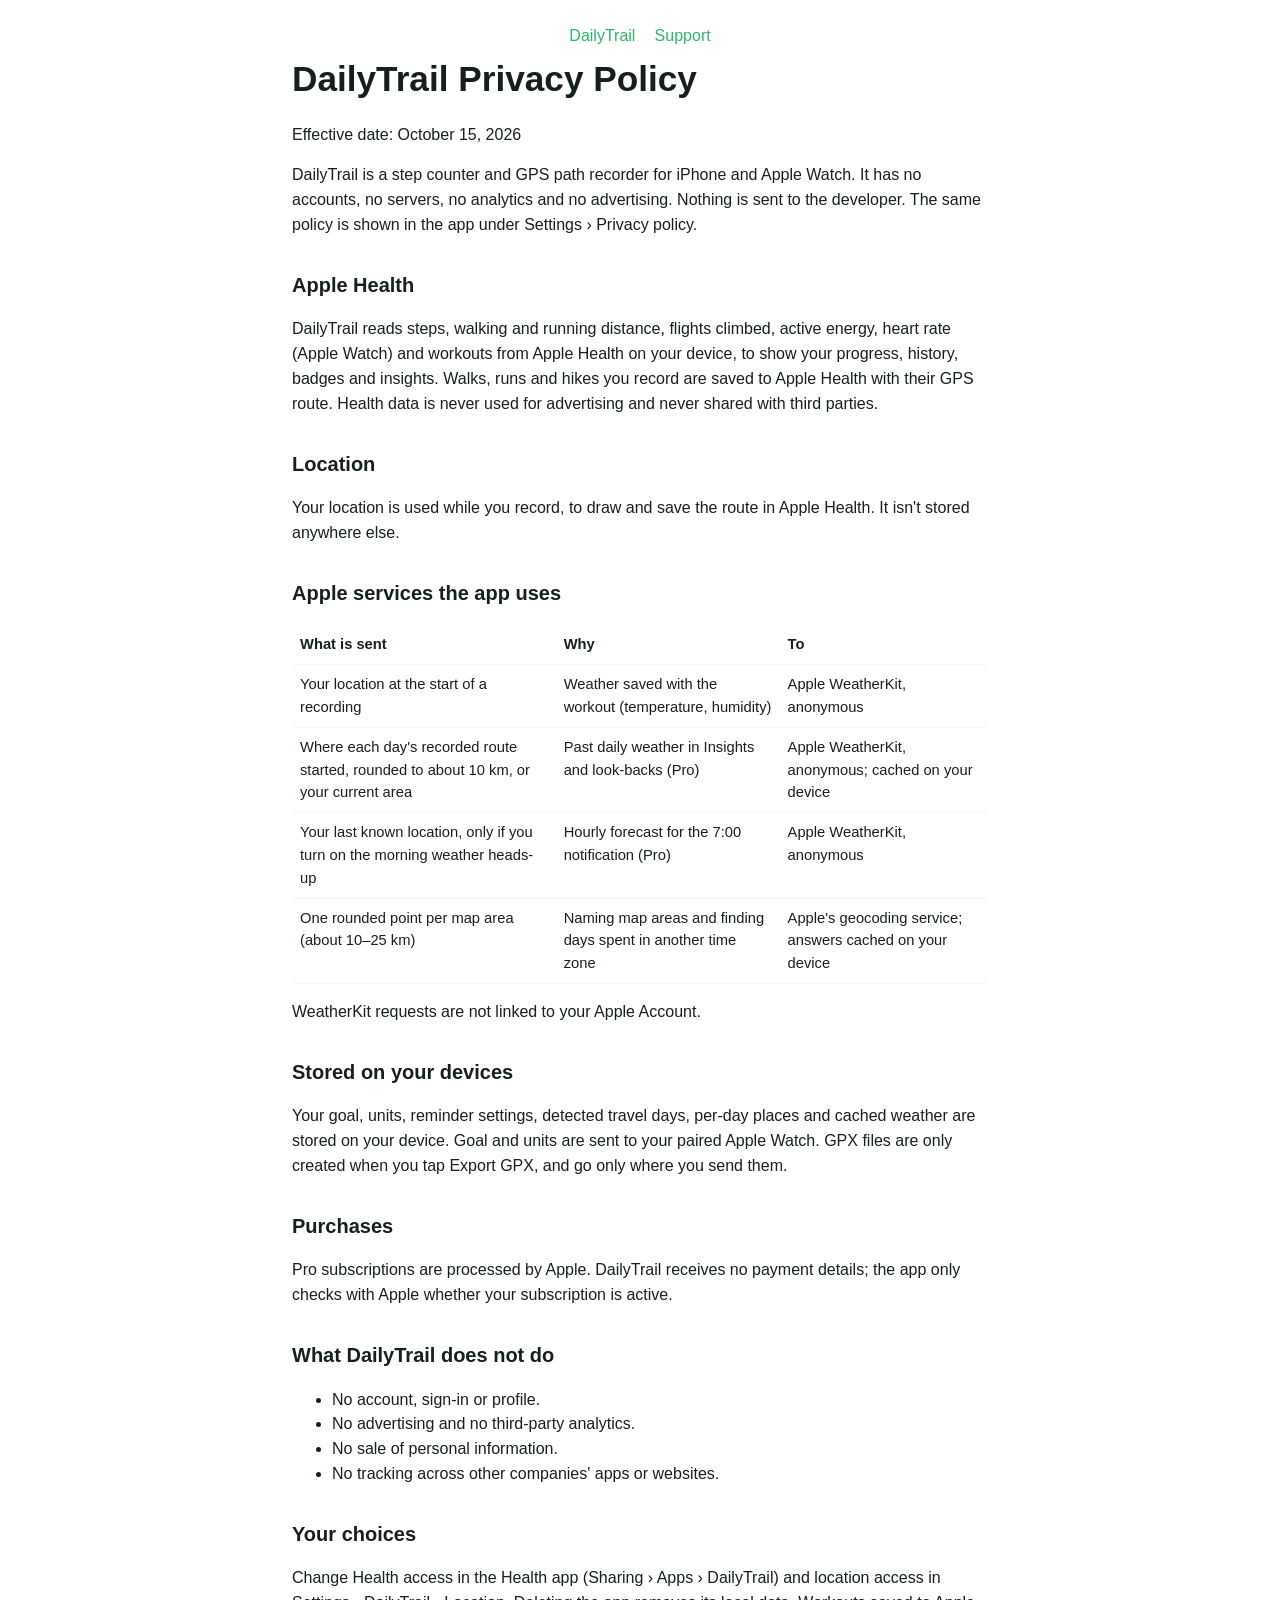
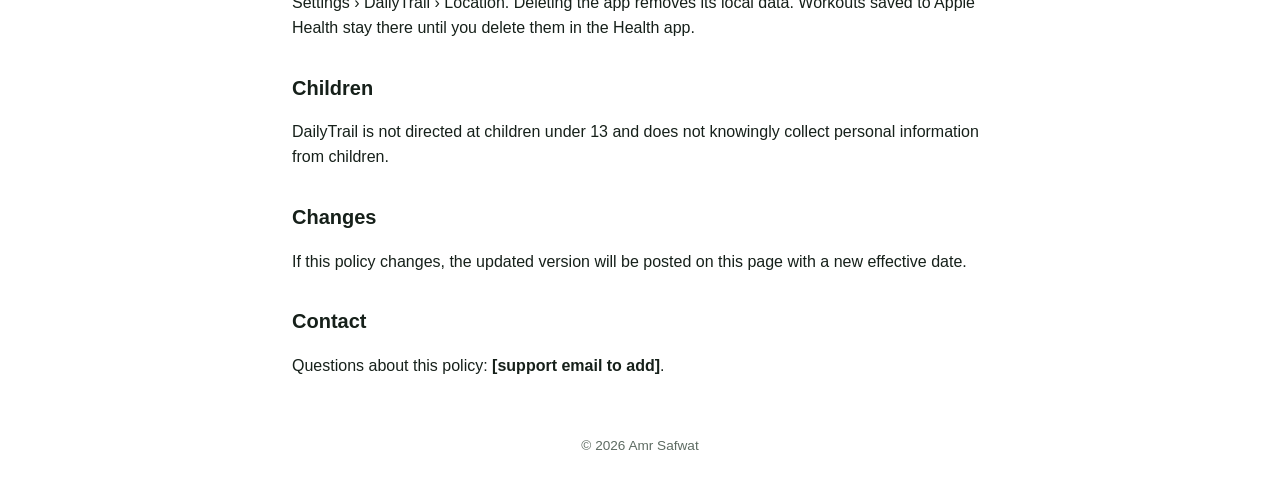
==== privacy.html @ b8160c15 "DailyTrail website: landing, privacy policy, support Co-authored-by: Cursor <cursoragent@cursor.com>" ====
<!DOCTYPE html>
<html lang="en">
<head>
  <meta charset="utf-8">
  <meta name="viewport" content="width=device-width, initial-scale=1">
  <title>DailyTrail Privacy Policy</title>
  <link rel="stylesheet" href="style.css">
</head>
<body>
  <main>
    <nav><a href="index.html">DailyTrail</a><a href="support.html">Support</a></nav>
    <h1>DailyTrail Privacy Policy</h1>
    <p>Effective date: October 15, 2026</p>
    <p>DailyTrail is a step counter and GPS path recorder for iPhone and Apple Watch. It has no accounts, no servers, no analytics and no advertising. Nothing is sent to the developer. The same policy is shown in the app under Settings › Privacy policy.</p>

    <h2>Apple Health</h2>
    <p>DailyTrail reads steps, walking and running distance, flights climbed, active energy, heart rate (Apple Watch) and workouts from Apple Health on your device, to show your progress, history, badges and insights. Walks, runs and hikes you record are saved to Apple Health with their GPS route. Health data is never used for advertising and never shared with third parties.</p>

    <h2>Location</h2>
    <p>Your location is used while you record, to draw and save the route in Apple Health. It isn't stored anywhere else.</p>

    <h2>Apple services the app uses</h2>
    <table>
      <tr><th>What is sent</th><th>Why</th><th>To</th></tr>
      <tr><td>Your location at the start of a recording</td><td>Weather saved with the workout (temperature, humidity)</td><td>Apple WeatherKit, anonymous</td></tr>
      <tr><td>Where each day's recorded route started, rounded to about 10 km, or your current area</td><td>Past daily weather in Insights and look-backs (Pro)</td><td>Apple WeatherKit, anonymous; cached on your device</td></tr>
      <tr><td>Your last known location, only if you turn on the morning weather heads-up</td><td>Hourly forecast for the 7:00 notification (Pro)</td><td>Apple WeatherKit, anonymous</td></tr>
      <tr><td>One rounded point per map area (about 10–25 km)</td><td>Naming map areas and finding days spent in another time zone</td><td>Apple's geocoding service; answers cached on your device</td></tr>
    </table>
    <p>WeatherKit requests are not linked to your Apple Account.</p>

    <h2>Stored on your devices</h2>
    <p>Your goal, units, reminder settings, detected travel days, per-day places and cached weather are stored on your device. Goal and units are sent to your paired Apple Watch. GPX files are only created when you tap Export GPX, and go only where you send them.</p>

    <h2>Purchases</h2>
    <p>Pro subscriptions are processed by Apple. DailyTrail receives no payment details; the app only checks with Apple whether your subscription is active.</p>

    <h2>What DailyTrail does not do</h2>
    <ul>
      <li>No account, sign-in or profile.</li>
      <li>No advertising and no third-party analytics.</li>
      <li>No sale of personal information.</li>
      <li>No tracking across other companies' apps or websites.</li>
    </ul>

    <h2>Your choices</h2>
    <p>Change Health access in the Health app (Sharing › Apps › DailyTrail) and location access in Settings › DailyTrail › Location. Deleting the app removes its local data. Workouts saved to Apple Health stay there until you delete them in the Health app.</p>

    <h2>Children</h2>
    <p>DailyTrail is not directed at children under 13 and does not knowingly collect personal information from children.</p>

    <h2>Changes</h2>
    <p>If this policy changes, the updated version will be posted on this page with a new effective date.</p>

    <h2>Contact</h2>
    <!-- TODO before publishing: replace with the real support email. -->
    <p>Questions about this policy: <strong>[support email to add]</strong>.</p>
  </main>
  <footer>© 2026 Amr Safwat</footer>
</body>
</html>
---- style.css ----
:root {
  --green: #2fb36b;
  --ink: #16201a;
  --muted: #5d6b62;
  --card: #f3f7f4;
  color-scheme: light dark;
}
@media (prefers-color-scheme: dark) {
  :root { --ink: #eef3ef; --muted: #a3b1a8; --card: #1c2420; }
  body { background: #0f1512; }
}
* { box-sizing: border-box; }
body {
  margin: 0;
  font-family: -apple-system, BlinkMacSystemFont, "Segoe UI", sans-serif;
  line-height: 1.55;
  color: var(--ink);
}
main, header, footer { max-width: 46rem; margin: 0 auto; padding: 0 1.25rem; }
header { padding-top: 3rem; text-align: center; }
header .icon {
  width: 88px; height: 88px; border-radius: 20px; margin: 0 auto 1rem;
  background: linear-gradient(135deg, #3ccf7d, #1b8f87);
  display: grid; place-items: center; color: white; font-size: 44px;
}
h1 { font-size: 2.2rem; margin: 0.2rem 0; }
h2 { font-size: 1.25rem; margin-top: 2rem; }
.tagline { color: var(--muted); font-size: 1.15rem; margin: 0.25rem 0 1.5rem; }
.badge {
  display: inline-block; padding: 0.7rem 1.3rem; border-radius: 12px;
  background: var(--ink); color: white; text-decoration: none; font-weight: 600;
}
@media (prefers-color-scheme: dark) { .badge { color: #0f1512; } }
.grid { display: grid; grid-template-columns: repeat(auto-fit, minmax(13rem, 1fr)); gap: 0.8rem; }
.card { background: var(--card); border-radius: 14px; padding: 1rem 1.1rem; }
.card h3 { margin: 0 0 0.3rem; font-size: 1rem; }
.card p { margin: 0; color: var(--muted); font-size: 0.95rem; }
.pro { border: 1px solid var(--green); }
table { border-collapse: collapse; width: 100%; font-size: 0.92rem; }
th, td { text-align: left; padding: 0.5rem; border-bottom: 1px solid var(--card); vertical-align: top; }
nav { text-align: center; margin: 1.5rem 0 0; }
nav a { color: var(--green); margin: 0 0.6rem; text-decoration: none; }
footer { color: var(--muted); font-size: 0.85rem; padding: 2.5rem 1.25rem 3rem; text-align: center; }
a { color: var(--green); }
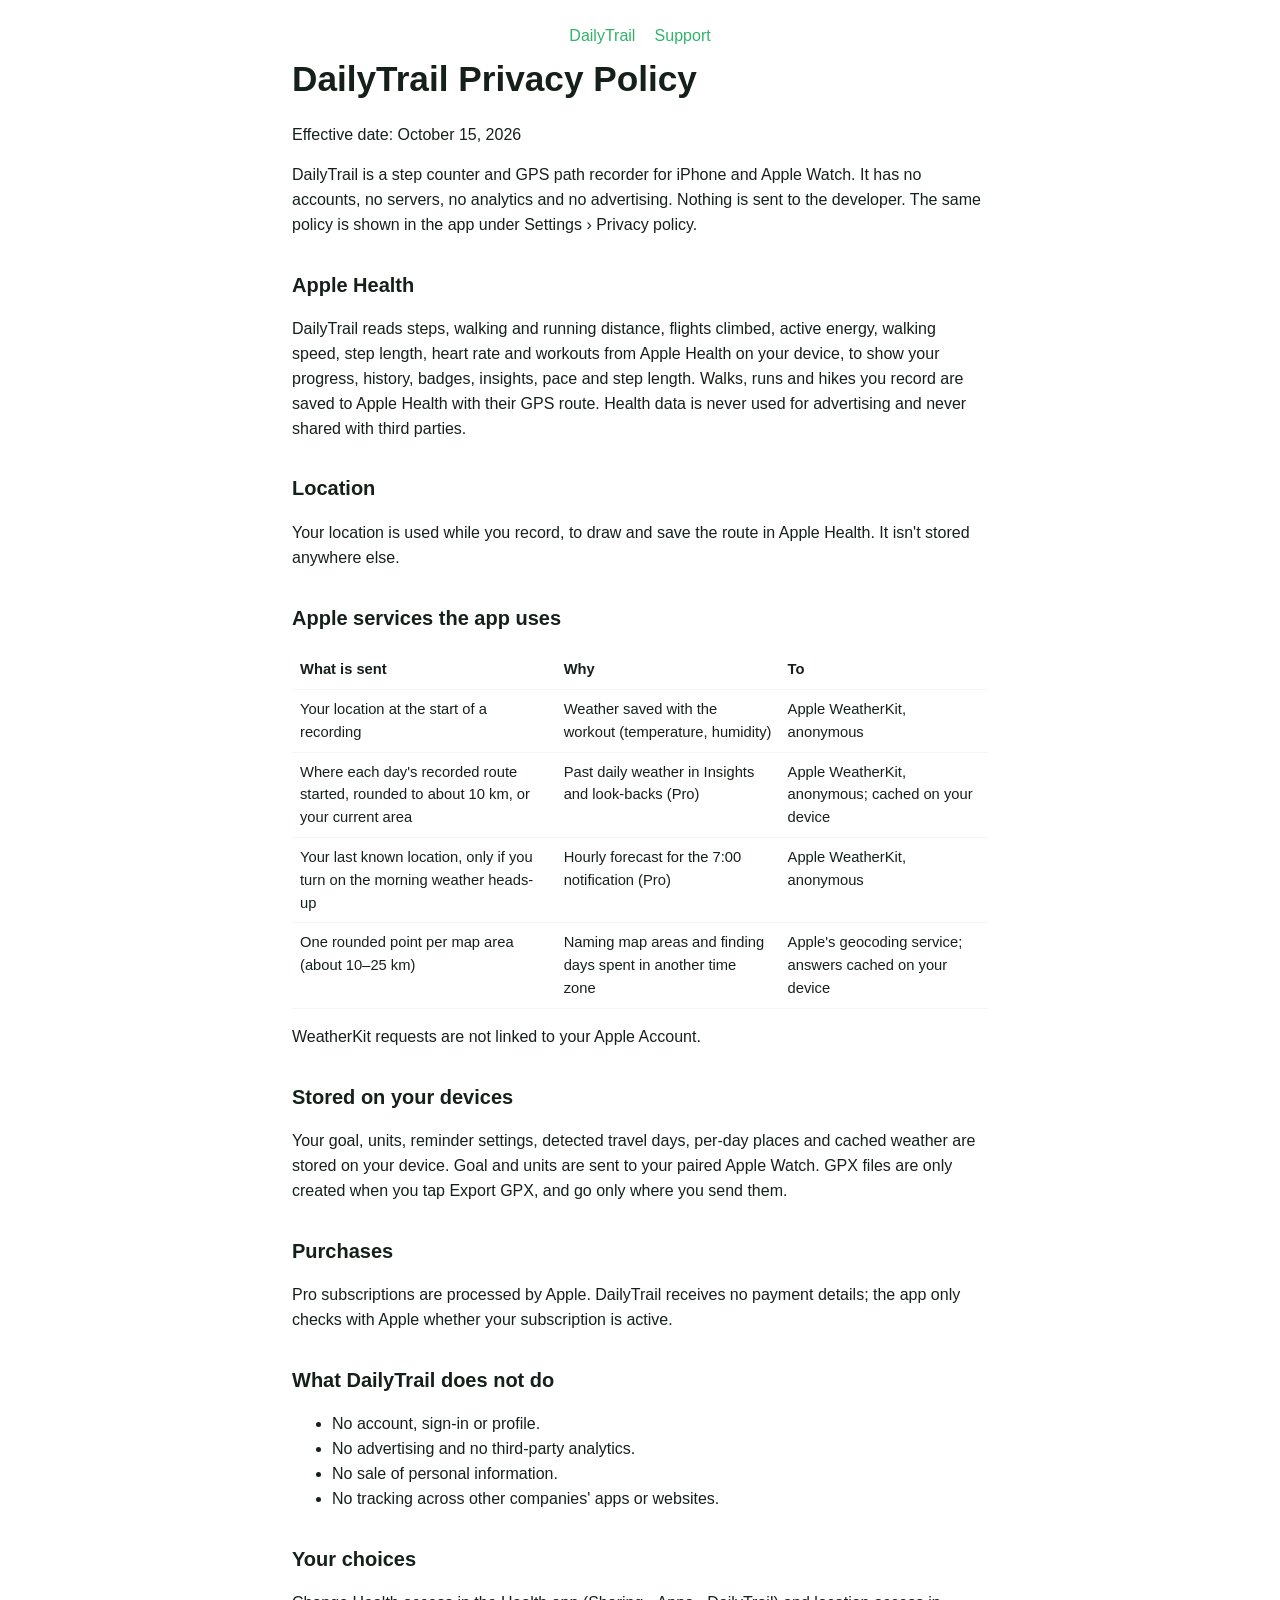
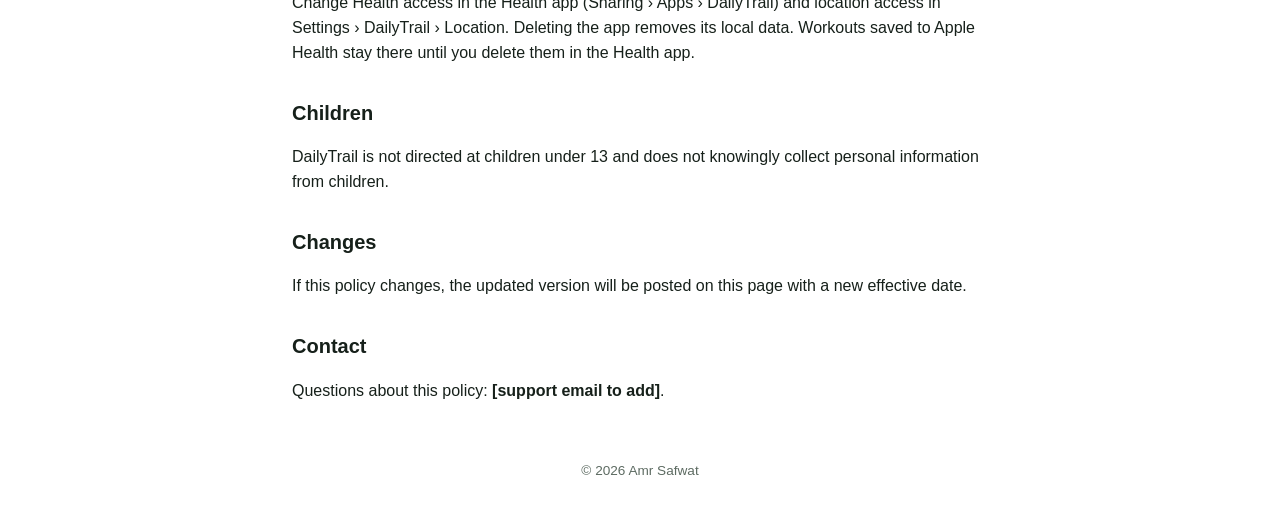
==== commit 8d23b2e6: "Privacy policy: the app also reads walking speed, step length and heart rate Co-authored-by: Cursor " ====
--- a/privacy.html
+++ b/privacy.html
@@ -14,7 +14,7 @@
     <p>DailyTrail is a step counter and GPS path recorder for iPhone and Apple Watch. It has no accounts, no servers, no analytics and no advertising. Nothing is sent to the developer. The same policy is shown in the app under Settings › Privacy policy.</p>
 
     <h2>Apple Health</h2>
-    <p>DailyTrail reads steps, walking and running distance, flights climbed, active energy, heart rate (Apple Watch) and workouts from Apple Health on your device, to show your progress, history, badges and insights. Walks, runs and hikes you record are saved to Apple Health with their GPS route. Health data is never used for advertising and never shared with third parties.</p>
+    <p>DailyTrail reads steps, walking and running distance, flights climbed, active energy, walking speed, step length, heart rate and workouts from Apple Health on your device, to show your progress, history, badges, insights, pace and step length. Walks, runs and hikes you record are saved to Apple Health with their GPS route. Health data is never used for advertising and never shared with third parties.</p>
 
     <h2>Location</h2>
     <p>Your location is used while you record, to draw and save the route in Apple Health. It isn't stored anywhere else.</p>
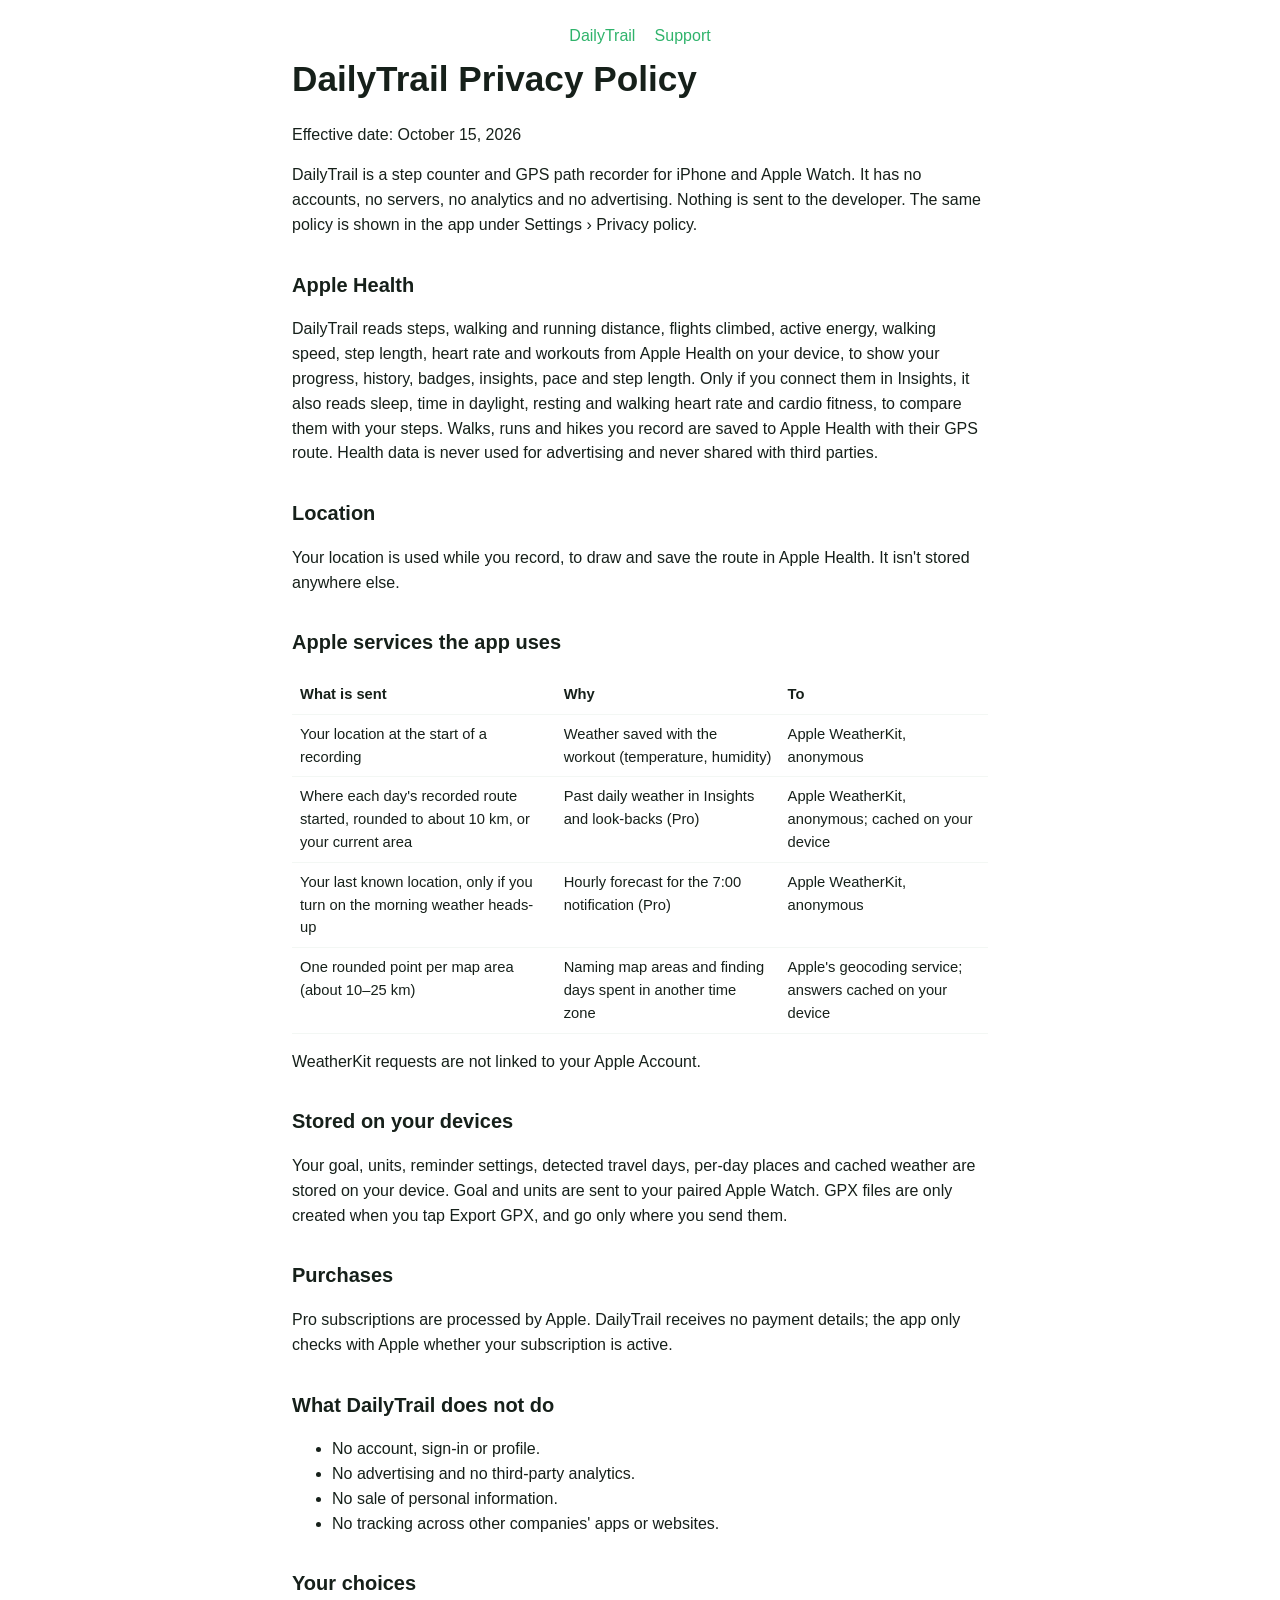
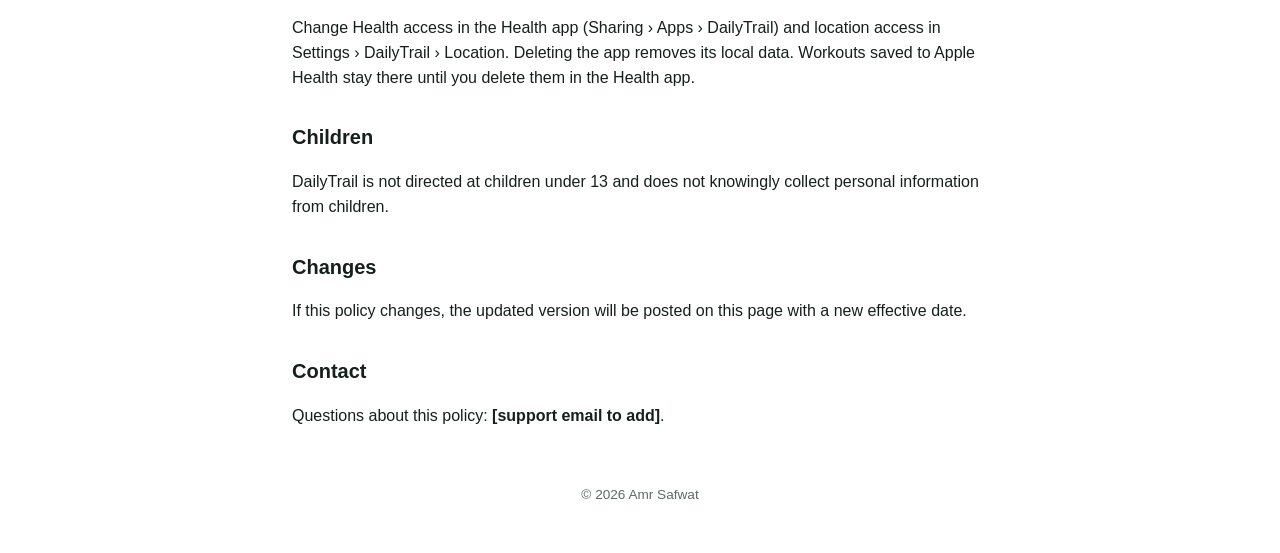
==== commit d36e002b: "Privacy policy: optional sleep, daylight, heart rate and cardio fitness in Insights Co-authored-by: " ====
--- a/privacy.html
+++ b/privacy.html
@@ -14,7 +14,7 @@
     <p>DailyTrail is a step counter and GPS path recorder for iPhone and Apple Watch. It has no accounts, no servers, no analytics and no advertising. Nothing is sent to the developer. The same policy is shown in the app under Settings › Privacy policy.</p>
 
     <h2>Apple Health</h2>
-    <p>DailyTrail reads steps, walking and running distance, flights climbed, active energy, walking speed, step length, heart rate and workouts from Apple Health on your device, to show your progress, history, badges, insights, pace and step length. Walks, runs and hikes you record are saved to Apple Health with their GPS route. Health data is never used for advertising and never shared with third parties.</p>
+    <p>DailyTrail reads steps, walking and running distance, flights climbed, active energy, walking speed, step length, heart rate and workouts from Apple Health on your device, to show your progress, history, badges, insights, pace and step length. Only if you connect them in Insights, it also reads sleep, time in daylight, resting and walking heart rate and cardio fitness, to compare them with your steps. Walks, runs and hikes you record are saved to Apple Health with their GPS route. Health data is never used for advertising and never shared with third parties.</p>
 
     <h2>Location</h2>
     <p>Your location is used while you record, to draw and save the route in Apple Health. It isn't stored anywhere else.</p>
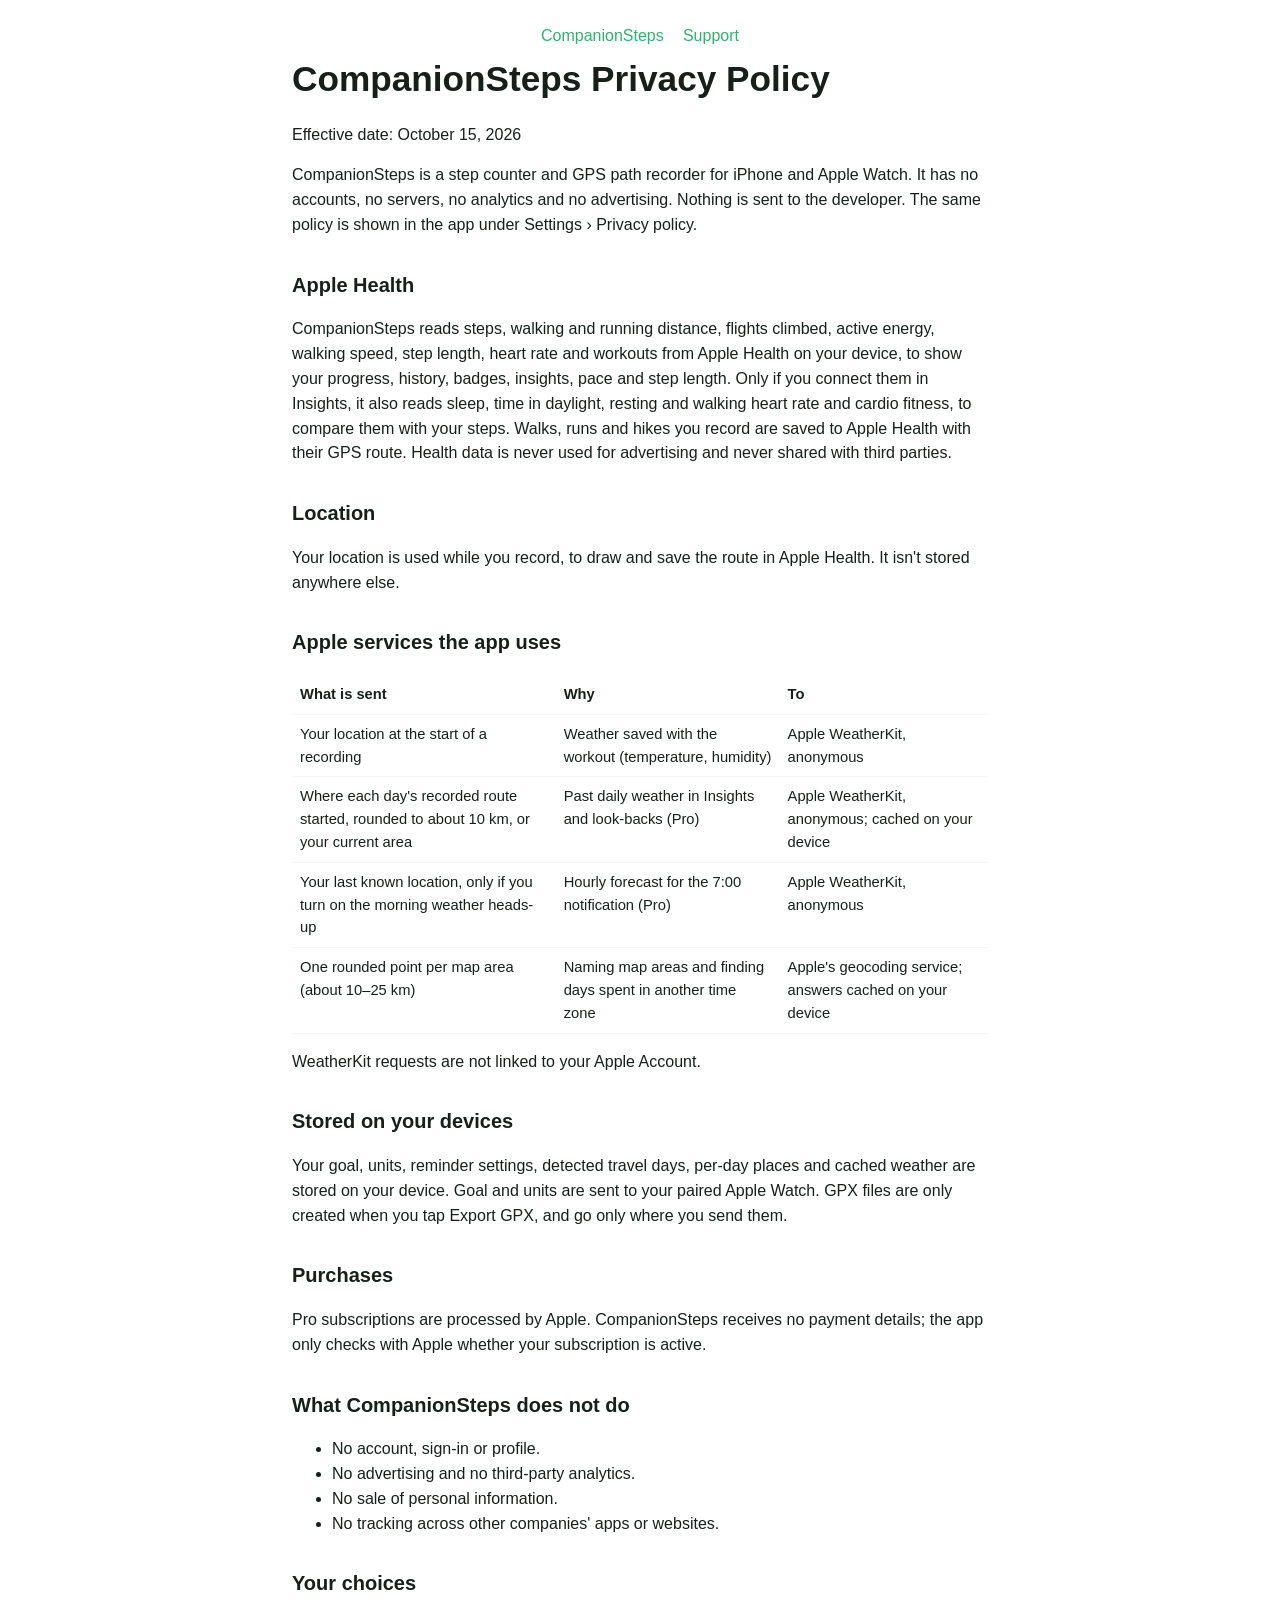
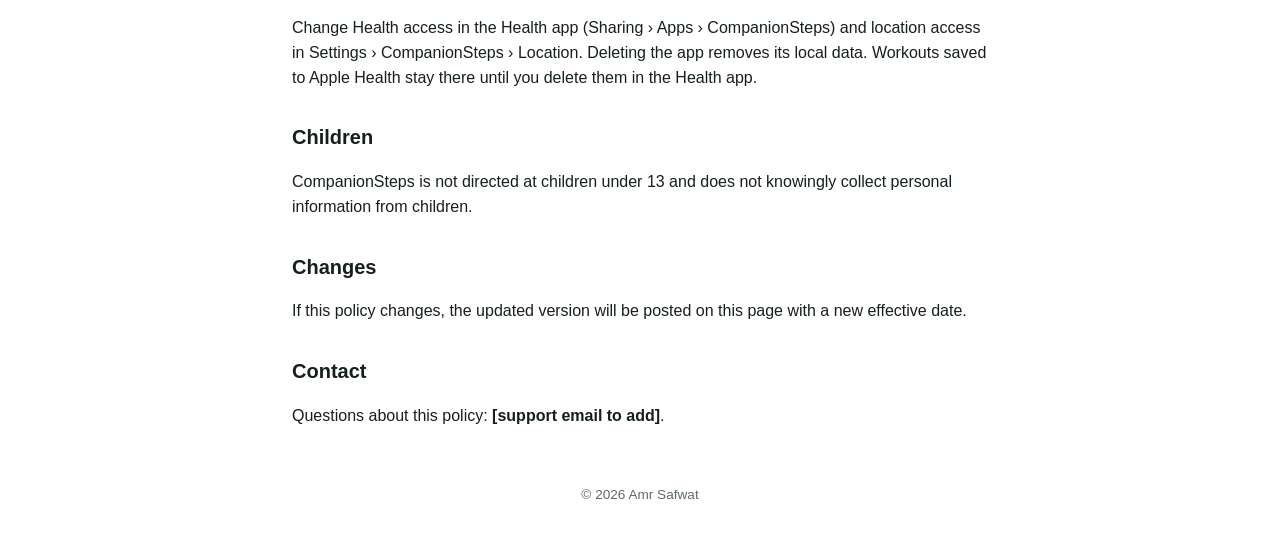
==== commit 46c41095: "Rename the public site to CompanionSteps. Matches the App Store listing; the GitHub Pages URL is unc" ====
--- a/privacy.html
+++ b/privacy.html
@@ -3,18 +3,18 @@
 <head>
   <meta charset="utf-8">
   <meta name="viewport" content="width=device-width, initial-scale=1">
-  <title>DailyTrail Privacy Policy</title>
+  <title>CompanionSteps Privacy Policy</title>
   <link rel="stylesheet" href="style.css">
 </head>
 <body>
   <main>
-    <nav><a href="index.html">DailyTrail</a><a href="support.html">Support</a></nav>
-    <h1>DailyTrail Privacy Policy</h1>
+    <nav><a href="index.html">CompanionSteps</a><a href="support.html">Support</a></nav>
+    <h1>CompanionSteps Privacy Policy</h1>
     <p>Effective date: October 15, 2026</p>
-    <p>DailyTrail is a step counter and GPS path recorder for iPhone and Apple Watch. It has no accounts, no servers, no analytics and no advertising. Nothing is sent to the developer. The same policy is shown in the app under Settings › Privacy policy.</p>
+    <p>CompanionSteps is a step counter and GPS path recorder for iPhone and Apple Watch. It has no accounts, no servers, no analytics and no advertising. Nothing is sent to the developer. The same policy is shown in the app under Settings › Privacy policy.</p>
 
     <h2>Apple Health</h2>
-    <p>DailyTrail reads steps, walking and running distance, flights climbed, active energy, walking speed, step length, heart rate and workouts from Apple Health on your device, to show your progress, history, badges, insights, pace and step length. Only if you connect them in Insights, it also reads sleep, time in daylight, resting and walking heart rate and cardio fitness, to compare them with your steps. Walks, runs and hikes you record are saved to Apple Health with their GPS route. Health data is never used for advertising and never shared with third parties.</p>
+    <p>CompanionSteps reads steps, walking and running distance, flights climbed, active energy, walking speed, step length, heart rate and workouts from Apple Health on your device, to show your progress, history, badges, insights, pace and step length. Only if you connect them in Insights, it also reads sleep, time in daylight, resting and walking heart rate and cardio fitness, to compare them with your steps. Walks, runs and hikes you record are saved to Apple Health with their GPS route. Health data is never used for advertising and never shared with third parties.</p>
 
     <h2>Location</h2>
     <p>Your location is used while you record, to draw and save the route in Apple Health. It isn't stored anywhere else.</p>
@@ -33,9 +33,9 @@
     <p>Your goal, units, reminder settings, detected travel days, per-day places and cached weather are stored on your device. Goal and units are sent to your paired Apple Watch. GPX files are only created when you tap Export GPX, and go only where you send them.</p>
 
     <h2>Purchases</h2>
-    <p>Pro subscriptions are processed by Apple. DailyTrail receives no payment details; the app only checks with Apple whether your subscription is active.</p>
+    <p>Pro subscriptions are processed by Apple. CompanionSteps receives no payment details; the app only checks with Apple whether your subscription is active.</p>
 
-    <h2>What DailyTrail does not do</h2>
+    <h2>What CompanionSteps does not do</h2>
     <ul>
       <li>No account, sign-in or profile.</li>
       <li>No advertising and no third-party analytics.</li>
@@ -44,10 +44,10 @@
     </ul>
 
     <h2>Your choices</h2>
-    <p>Change Health access in the Health app (Sharing › Apps › DailyTrail) and location access in Settings › DailyTrail › Location. Deleting the app removes its local data. Workouts saved to Apple Health stay there until you delete them in the Health app.</p>
+    <p>Change Health access in the Health app (Sharing › Apps › CompanionSteps) and location access in Settings › CompanionSteps › Location. Deleting the app removes its local data. Workouts saved to Apple Health stay there until you delete them in the Health app.</p>
 
     <h2>Children</h2>
-    <p>DailyTrail is not directed at children under 13 and does not knowingly collect personal information from children.</p>
+    <p>CompanionSteps is not directed at children under 13 and does not knowingly collect personal information from children.</p>
 
     <h2>Changes</h2>
     <p>If this policy changes, the updated version will be posted on this page with a new effective date.</p>
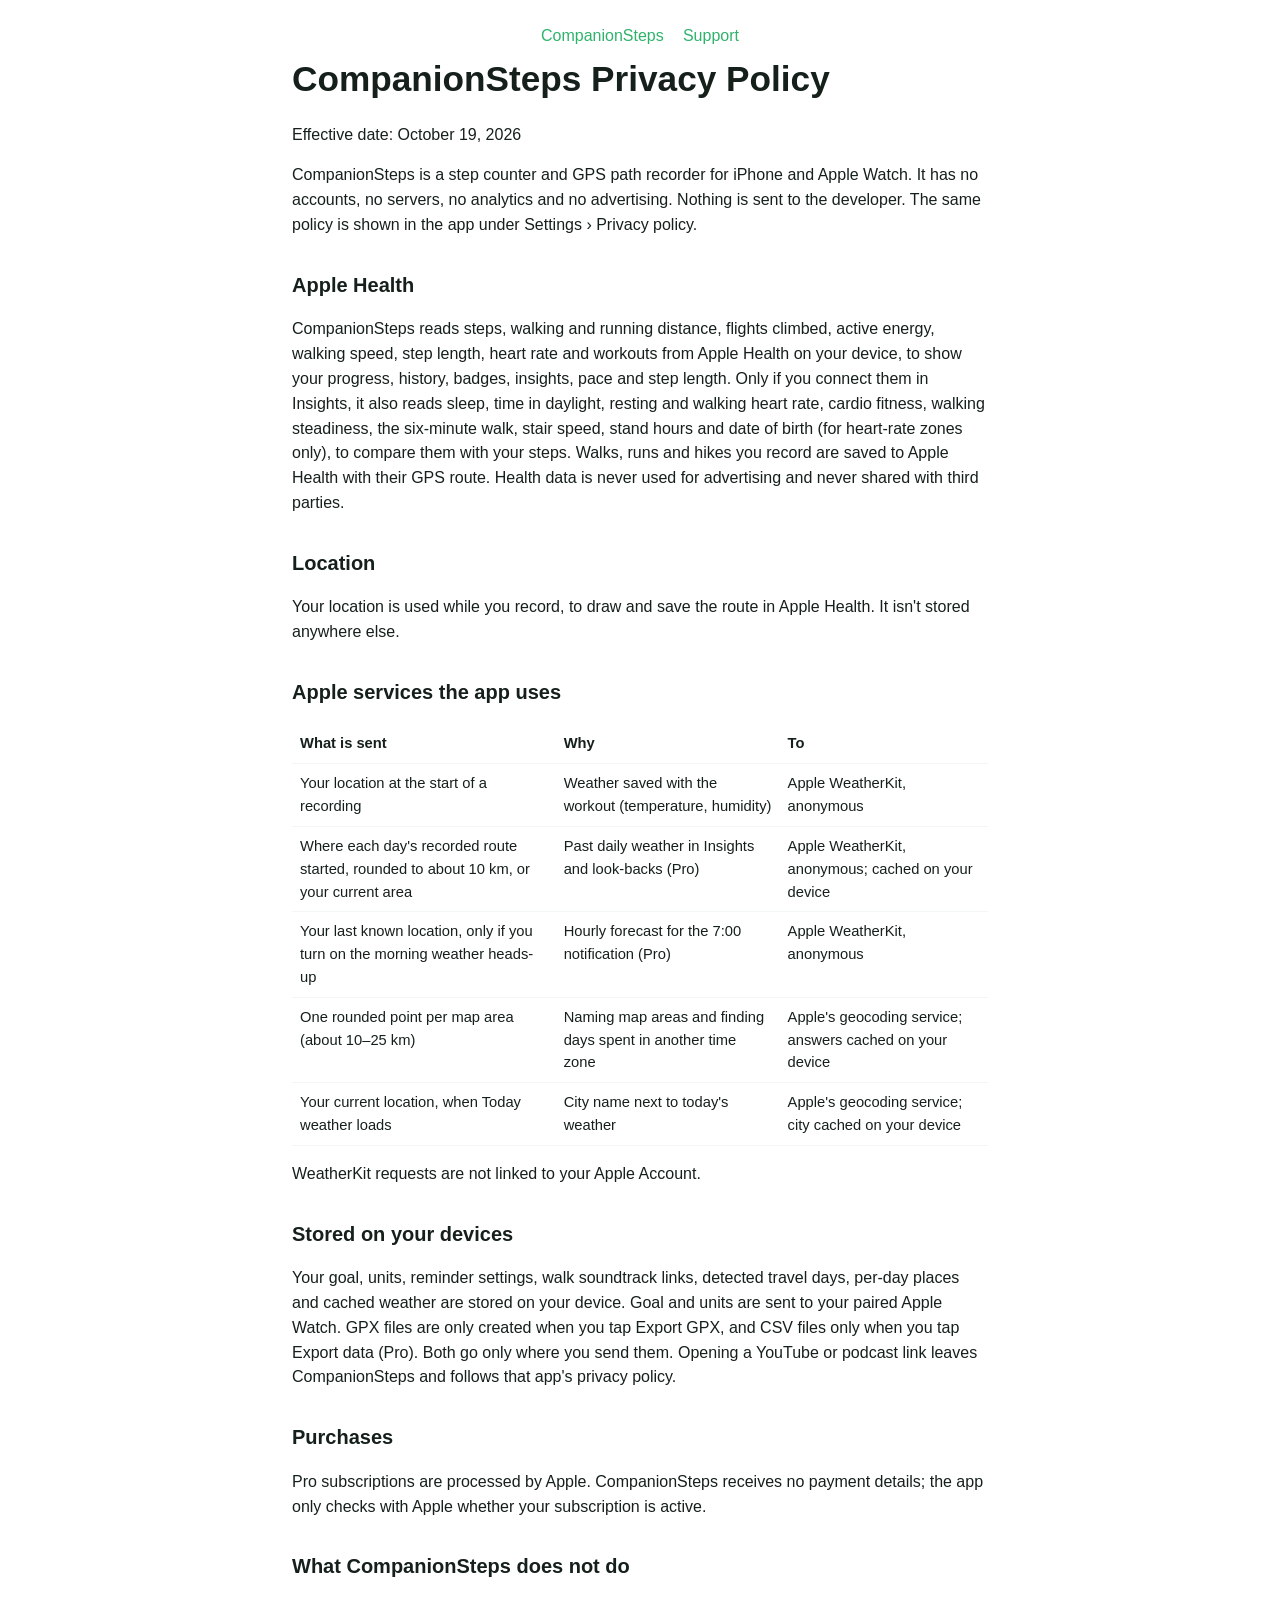
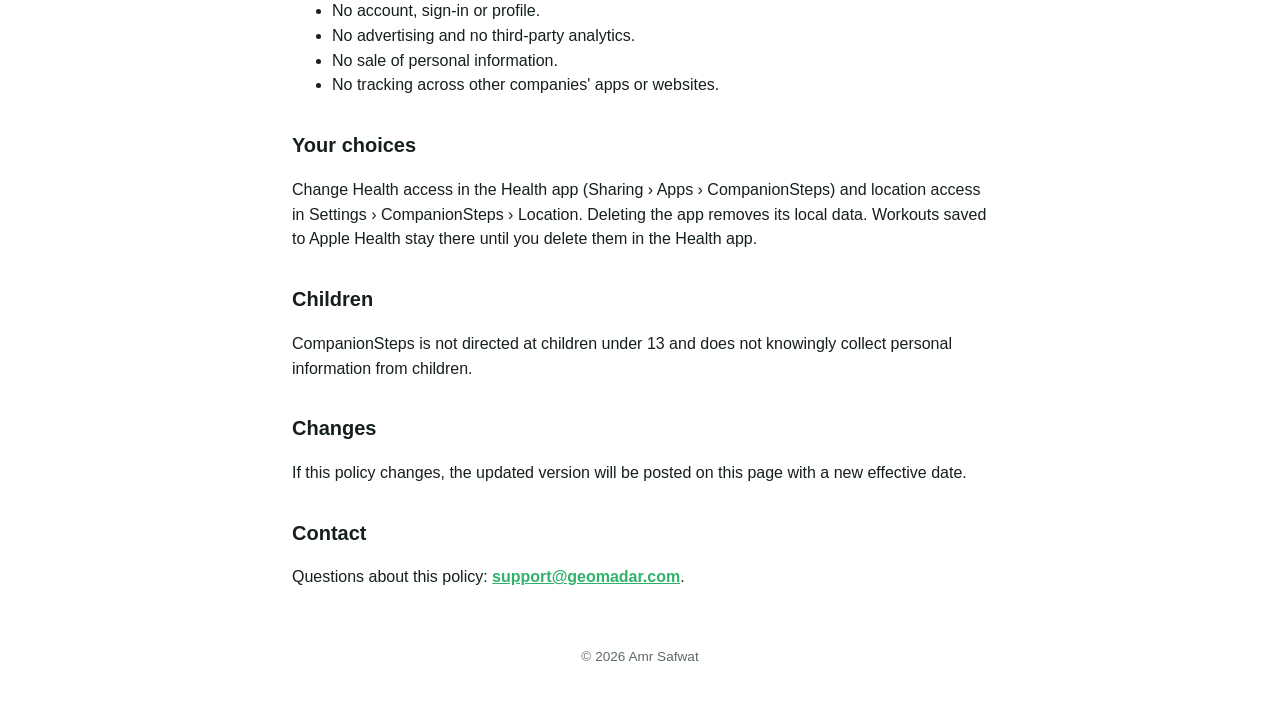
==== commit 114131be: "Add support@geomadar.com and the current Pro price to the public pages. App Store Connect will use t" ====
--- a/privacy.html
+++ b/privacy.html
@@ -10,11 +10,11 @@
   <main>
     <nav><a href="index.html">CompanionSteps</a><a href="support.html">Support</a></nav>
     <h1>CompanionSteps Privacy Policy</h1>
-    <p>Effective date: October 15, 2026</p>
+    <p>Effective date: October 19, 2026</p>
     <p>CompanionSteps is a step counter and GPS path recorder for iPhone and Apple Watch. It has no accounts, no servers, no analytics and no advertising. Nothing is sent to the developer. The same policy is shown in the app under Settings › Privacy policy.</p>
 
     <h2>Apple Health</h2>
-    <p>CompanionSteps reads steps, walking and running distance, flights climbed, active energy, walking speed, step length, heart rate and workouts from Apple Health on your device, to show your progress, history, badges, insights, pace and step length. Only if you connect them in Insights, it also reads sleep, time in daylight, resting and walking heart rate and cardio fitness, to compare them with your steps. Walks, runs and hikes you record are saved to Apple Health with their GPS route. Health data is never used for advertising and never shared with third parties.</p>
+    <p>CompanionSteps reads steps, walking and running distance, flights climbed, active energy, walking speed, step length, heart rate and workouts from Apple Health on your device, to show your progress, history, badges, insights, pace and step length. Only if you connect them in Insights, it also reads sleep, time in daylight, resting and walking heart rate, cardio fitness, walking steadiness, the six-minute walk, stair speed, stand hours and date of birth (for heart-rate zones only), to compare them with your steps. Walks, runs and hikes you record are saved to Apple Health with their GPS route. Health data is never used for advertising and never shared with third parties.</p>
 
     <h2>Location</h2>
     <p>Your location is used while you record, to draw and save the route in Apple Health. It isn't stored anywhere else.</p>
@@ -26,11 +26,12 @@
       <tr><td>Where each day's recorded route started, rounded to about 10 km, or your current area</td><td>Past daily weather in Insights and look-backs (Pro)</td><td>Apple WeatherKit, anonymous; cached on your device</td></tr>
       <tr><td>Your last known location, only if you turn on the morning weather heads-up</td><td>Hourly forecast for the 7:00 notification (Pro)</td><td>Apple WeatherKit, anonymous</td></tr>
       <tr><td>One rounded point per map area (about 10–25 km)</td><td>Naming map areas and finding days spent in another time zone</td><td>Apple's geocoding service; answers cached on your device</td></tr>
+      <tr><td>Your current location, when Today weather loads</td><td>City name next to today's weather</td><td>Apple's geocoding service; city cached on your device</td></tr>
     </table>
     <p>WeatherKit requests are not linked to your Apple Account.</p>
 
     <h2>Stored on your devices</h2>
-    <p>Your goal, units, reminder settings, detected travel days, per-day places and cached weather are stored on your device. Goal and units are sent to your paired Apple Watch. GPX files are only created when you tap Export GPX, and go only where you send them.</p>
+    <p>Your goal, units, reminder settings, walk soundtrack links, detected travel days, per-day places and cached weather are stored on your device. Goal and units are sent to your paired Apple Watch. GPX files are only created when you tap Export GPX, and CSV files only when you tap Export data (Pro). Both go only where you send them. Opening a YouTube or podcast link leaves CompanionSteps and follows that app's privacy policy.</p>
 
     <h2>Purchases</h2>
     <p>Pro subscriptions are processed by Apple. CompanionSteps receives no payment details; the app only checks with Apple whether your subscription is active.</p>
@@ -53,8 +54,7 @@
     <p>If this policy changes, the updated version will be posted on this page with a new effective date.</p>
 
     <h2>Contact</h2>
-    <!-- TODO before publishing: replace with the real support email. -->
-    <p>Questions about this policy: <strong>[support email to add]</strong>.</p>
+    <p>Questions about this policy: <a href="mailto:support@geomadar.com"><strong>support@geomadar.com</strong></a>.</p>
   </main>
   <footer>© 2026 Amr Safwat</footer>
 </body>
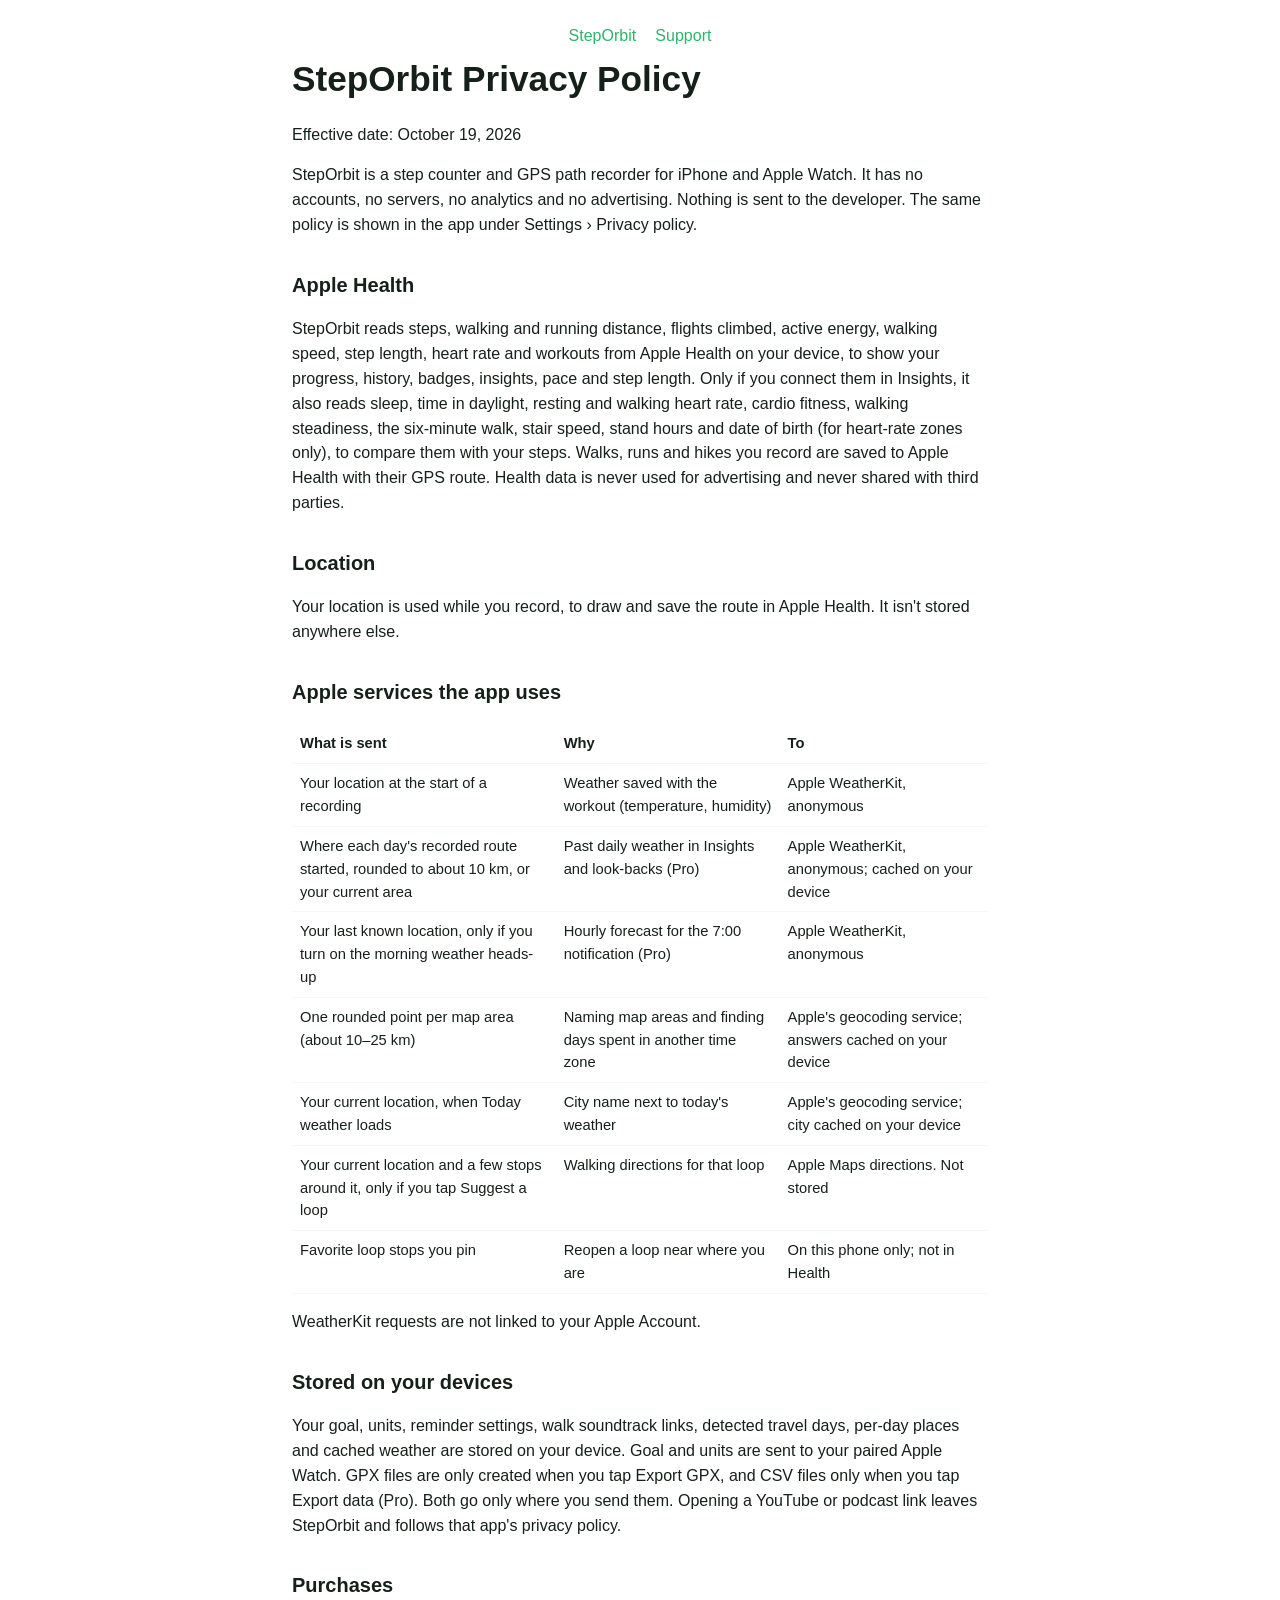
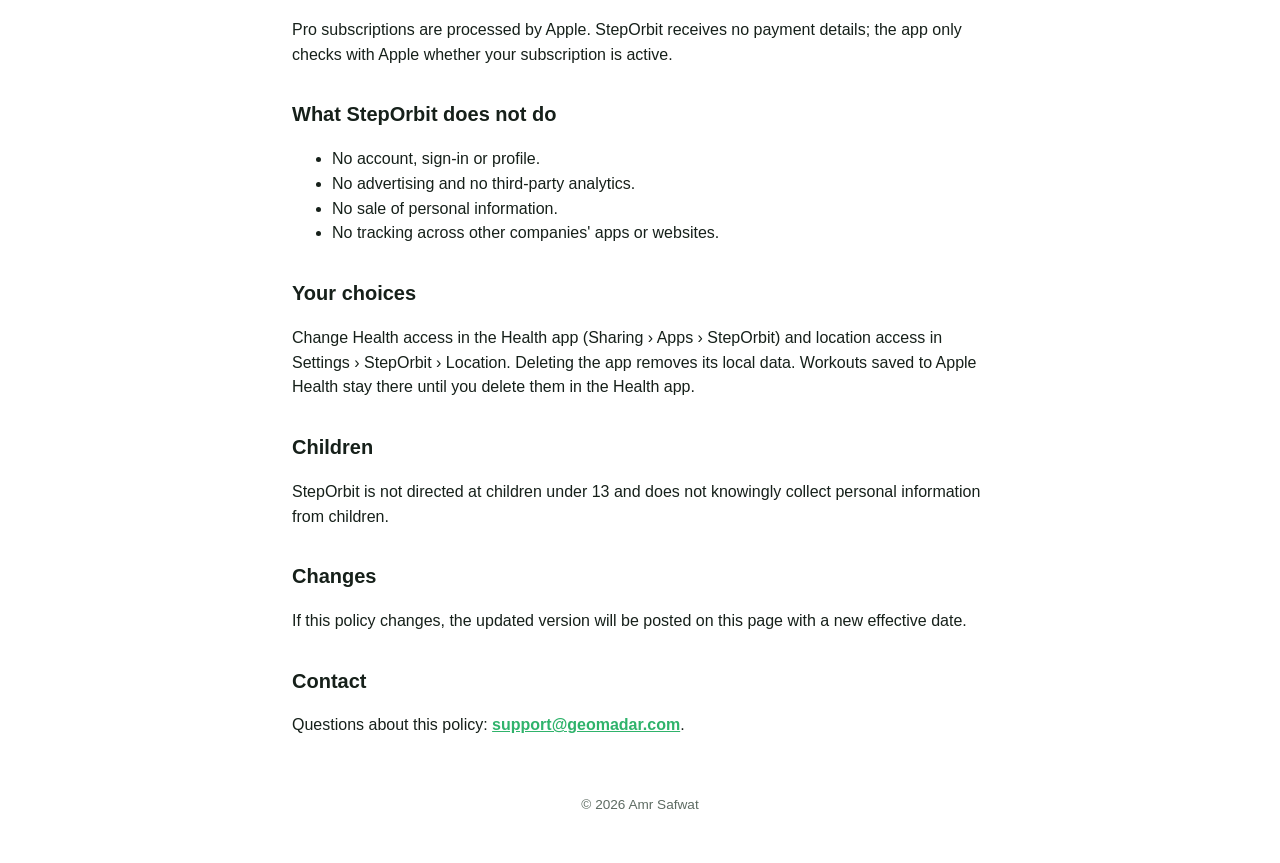
==== commit ec19e271: "Rename the public site to StepOrbit. Co-authored-by: Cursor <cursoragent@cursor.com>" ====
--- a/privacy.html
+++ b/privacy.html
@@ -3,18 +3,18 @@
 <head>
   <meta charset="utf-8">
   <meta name="viewport" content="width=device-width, initial-scale=1">
-  <title>CompanionSteps Privacy Policy</title>
+  <title>StepOrbit Privacy Policy</title>
   <link rel="stylesheet" href="style.css">
 </head>
 <body>
   <main>
-    <nav><a href="index.html">CompanionSteps</a><a href="support.html">Support</a></nav>
-    <h1>CompanionSteps Privacy Policy</h1>
+    <nav><a href="index.html">StepOrbit</a><a href="support.html">Support</a></nav>
+    <h1>StepOrbit Privacy Policy</h1>
     <p>Effective date: October 19, 2026</p>
-    <p>CompanionSteps is a step counter and GPS path recorder for iPhone and Apple Watch. It has no accounts, no servers, no analytics and no advertising. Nothing is sent to the developer. The same policy is shown in the app under Settings › Privacy policy.</p>
+    <p>StepOrbit is a step counter and GPS path recorder for iPhone and Apple Watch. It has no accounts, no servers, no analytics and no advertising. Nothing is sent to the developer. The same policy is shown in the app under Settings › Privacy policy.</p>
 
     <h2>Apple Health</h2>
-    <p>CompanionSteps reads steps, walking and running distance, flights climbed, active energy, walking speed, step length, heart rate and workouts from Apple Health on your device, to show your progress, history, badges, insights, pace and step length. Only if you connect them in Insights, it also reads sleep, time in daylight, resting and walking heart rate, cardio fitness, walking steadiness, the six-minute walk, stair speed, stand hours and date of birth (for heart-rate zones only), to compare them with your steps. Walks, runs and hikes you record are saved to Apple Health with their GPS route. Health data is never used for advertising and never shared with third parties.</p>
+    <p>StepOrbit reads steps, walking and running distance, flights climbed, active energy, walking speed, step length, heart rate and workouts from Apple Health on your device, to show your progress, history, badges, insights, pace and step length. Only if you connect them in Insights, it also reads sleep, time in daylight, resting and walking heart rate, cardio fitness, walking steadiness, the six-minute walk, stair speed, stand hours and date of birth (for heart-rate zones only), to compare them with your steps. Walks, runs and hikes you record are saved to Apple Health with their GPS route. Health data is never used for advertising and never shared with third parties.</p>
 
     <h2>Location</h2>
     <p>Your location is used while you record, to draw and save the route in Apple Health. It isn't stored anywhere else.</p>
@@ -27,16 +27,18 @@
       <tr><td>Your last known location, only if you turn on the morning weather heads-up</td><td>Hourly forecast for the 7:00 notification (Pro)</td><td>Apple WeatherKit, anonymous</td></tr>
       <tr><td>One rounded point per map area (about 10–25 km)</td><td>Naming map areas and finding days spent in another time zone</td><td>Apple's geocoding service; answers cached on your device</td></tr>
       <tr><td>Your current location, when Today weather loads</td><td>City name next to today's weather</td><td>Apple's geocoding service; city cached on your device</td></tr>
+      <tr><td>Your current location and a few stops around it, only if you tap Suggest a loop</td><td>Walking directions for that loop</td><td>Apple Maps directions. Not stored</td></tr>
+      <tr><td>Favorite loop stops you pin</td><td>Reopen a loop near where you are</td><td>On this phone only; not in Health</td></tr>
     </table>
     <p>WeatherKit requests are not linked to your Apple Account.</p>
 
     <h2>Stored on your devices</h2>
-    <p>Your goal, units, reminder settings, walk soundtrack links, detected travel days, per-day places and cached weather are stored on your device. Goal and units are sent to your paired Apple Watch. GPX files are only created when you tap Export GPX, and CSV files only when you tap Export data (Pro). Both go only where you send them. Opening a YouTube or podcast link leaves CompanionSteps and follows that app's privacy policy.</p>
+    <p>Your goal, units, reminder settings, walk soundtrack links, detected travel days, per-day places and cached weather are stored on your device. Goal and units are sent to your paired Apple Watch. GPX files are only created when you tap Export GPX, and CSV files only when you tap Export data (Pro). Both go only where you send them. Opening a YouTube or podcast link leaves StepOrbit and follows that app's privacy policy.</p>
 
     <h2>Purchases</h2>
-    <p>Pro subscriptions are processed by Apple. CompanionSteps receives no payment details; the app only checks with Apple whether your subscription is active.</p>
+    <p>Pro subscriptions are processed by Apple. StepOrbit receives no payment details; the app only checks with Apple whether your subscription is active.</p>
 
-    <h2>What CompanionSteps does not do</h2>
+    <h2>What StepOrbit does not do</h2>
     <ul>
       <li>No account, sign-in or profile.</li>
       <li>No advertising and no third-party analytics.</li>
@@ -45,10 +47,10 @@
     </ul>
 
     <h2>Your choices</h2>
-    <p>Change Health access in the Health app (Sharing › Apps › CompanionSteps) and location access in Settings › CompanionSteps › Location. Deleting the app removes its local data. Workouts saved to Apple Health stay there until you delete them in the Health app.</p>
+    <p>Change Health access in the Health app (Sharing › Apps › StepOrbit) and location access in Settings › StepOrbit › Location. Deleting the app removes its local data. Workouts saved to Apple Health stay there until you delete them in the Health app.</p>
 
     <h2>Children</h2>
-    <p>CompanionSteps is not directed at children under 13 and does not knowingly collect personal information from children.</p>
+    <p>StepOrbit is not directed at children under 13 and does not knowingly collect personal information from children.</p>
 
     <h2>Changes</h2>
     <p>If this policy changes, the updated version will be posted on this page with a new effective date.</p>
